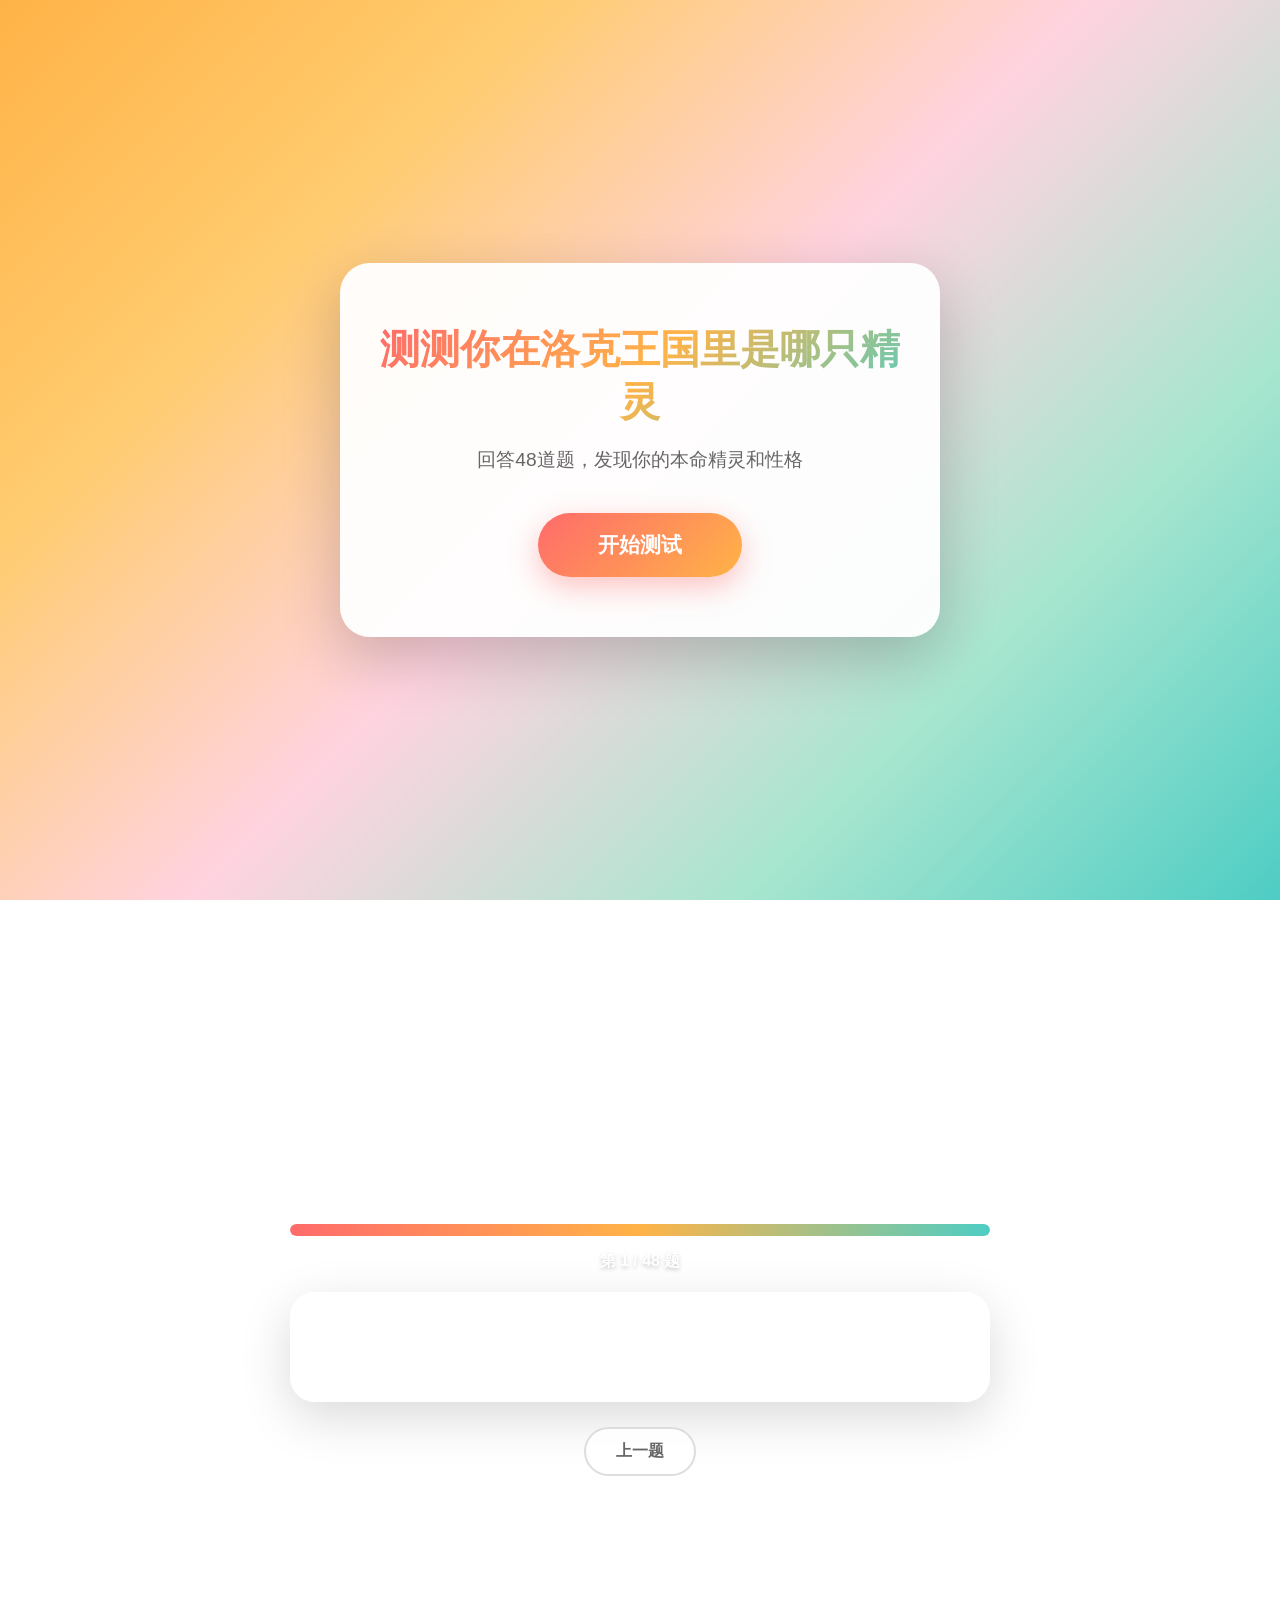
==== result.html @ 3527811b "Add Roco Kingdom personality test project - HTML pages: index.html (quiz interface), result.html (re" ====
<!DOCTYPE html>
<html lang="zh-CN">
<head>
  <meta charset="UTF-8">
  <meta name="viewport" content="width=device-width, initial-scale=1.0">
  <title>你的测试结果 - 洛克王国性格测试</title>
  <link rel="stylesheet" href="css/style.css">
</head>
<body>
  <div class="result-screen">
    <div class="result-container">
      <h1 class="result-title">你的测试结果</h1>

      <div class="result-card">
        <div class="spirit-icon-container">
          <img id="result-icon" class="spirit-icon" src="" alt="">
        </div>

        <div class="result-info">
          <p class="result-label">你在洛克王国里的本命精灵是：</p>
          <h2 id="pet-name" class="pet-name"></h2>

          <p class="result-label">性格：</p>
          <h3 id="personality-name" class="personality-name"></h3>

          <p id="personality-stats" class="personality-stats"></p>

          <div class="description-box">
            <p id="personality-description" class="personality-description"></p>
            <p id="personality-traits" class="personality-traits"></p>
          </div>
        </div>
      </div>

      <button onclick="retakeQuiz()" class="retake-btn">重新测试</button>
    </div>
  </div>

  <script src="js/personalities.js"></script>
  <script src="js/result.js"></script>
</body>
</html>
---- css/style.css ----
/* 全局样式 */
* {
  margin: 0;
  padding: 0;
  box-sizing: border-box;
}

body {
  font-family: 'PingFang SC', 'Microsoft YaHei', 'Helvetica Neue', Arial, sans-serif;
  background: linear-gradient(135deg, #FFB347 0%, #FFCC70 25%, #FFD3E0 50%, #A8E6CF 75%, #4ECDC4 100%);
  background-attachment: fixed;
  min-height: 100vh;
  color: #333;
}

/* 欢迎屏幕 */
.welcome-screen {
  display: flex;
  justify-content: center;
  align-items: center;
  min-height: 100vh;
  padding: 20px;
}

.welcome-content {
  text-align: center;
  background: rgba(255, 255, 255, 0.95);
  padding: 60px 40px;
  border-radius: 30px;
  box-shadow: 0 20px 60px rgba(0, 0, 0, 0.2);
  max-width: 600px;
  animation: fadeInUp 0.8s ease;
}

.title {
  font-size: 2.5rem;
  font-weight: bold;
  background: linear-gradient(135deg, #FF6B6B, #FFB347, #4ECDC4);
  -webkit-background-clip: text;
  -webkit-text-fill-color: transparent;
  background-clip: text;
  margin-bottom: 20px;
  line-height: 1.3;
}

.subtitle {
  font-size: 1.2rem;
  color: #666;
  margin-bottom: 40px;
}

.start-btn {
  background: linear-gradient(135deg, #FF6B6B, #FFB347);
  color: white;
  border: none;
  padding: 18px 60px;
  font-size: 1.3rem;
  font-weight: bold;
  border-radius: 50px;
  cursor: pointer;
  box-shadow: 0 10px 30px rgba(255, 107, 107, 0.4);
  transition: all 0.3s ease;
}

.start-btn:hover {
  transform: translateY(-3px);
  box-shadow: 0 15px 40px rgba(255, 107, 107, 0.5);
}

.start-btn:active {
  transform: translateY(-1px);
}

/* 测试屏幕 */
.quiz-screen {
  display: flex !important;
  justify-content: center;
  align-items: center;
  min-height: 100vh;
  padding: 20px;
  width: 100%;
  box-sizing: border-box;
}

.quiz-container {
  width: 100%;
  max-width: 700px;
  animation: fadeIn 0.5s ease;
}

/* 进度条 */
.progress-container {
  background: rgba(255, 255, 255, 0.3);
  border-radius: 20px;
  height: 12px;
  overflow: hidden;
  margin-bottom: 15px;
  box-shadow: inset 0 2px 5px rgba(0, 0, 0, 0.1);
}

.progress-bar {
  height: 100%;
  background: linear-gradient(90deg, #FF6B6B, #FFB347, #4ECDC4);
  border-radius: 20px;
  transition: width 0.4s ease;
  box-shadow: 0 2px 10px rgba(255, 107, 107, 0.5);
}

.question-number {
  text-align: center;
  color: white;
  font-size: 1rem;
  font-weight: bold;
  margin-bottom: 20px;
  text-shadow: 0 2px 4px rgba(0, 0, 0, 0.2);
}

/* 题目卡片 */
.question-card {
  background: rgba(255, 255, 255, 0.95);
  border-radius: 25px;
  padding: 40px 35px;
  box-shadow: 0 15px 50px rgba(0, 0, 0, 0.15);
  margin-bottom: 25px;
  animation: slideIn 0.4s ease;
}

.question-text {
  font-size: 1.5rem;
  color: #333;
  margin-bottom: 30px;
  line-height: 1.6;
  text-align: center;
}

.options-container {
  display: flex;
  flex-direction: column;
  gap: 15px;
}

.option-btn {
  background: linear-gradient(135deg, #f8f9fa, #ffffff);
  border: 3px solid #e9ecef;
  padding: 18px 25px;
  font-size: 1.1rem;
  border-radius: 15px;
  cursor: pointer;
  transition: all 0.3s ease;
  text-align: left;
  color: #333;
  font-weight: 500;
}

.option-btn:hover {
  border-color: #FFB347;
  background: linear-gradient(135deg, #FFF5E6, #ffffff);
  transform: translateX(5px);
  box-shadow: 0 5px 20px rgba(255, 179, 71, 0.3);
}

.option-btn.selected {
  background: linear-gradient(135deg, #FFB347, #FF6B6B);
  border-color: #FF6B6B;
  color: white;
  transform: scale(1.02);
  box-shadow: 0 8px 25px rgba(255, 107, 107, 0.4);
}

/* 导航按钮 */
.nav-buttons {
  display: flex;
  justify-content: center;
  gap: 15px;
}

.nav-btn {
  background: rgba(255, 255, 255, 0.9);
  border: 2px solid #ddd;
  padding: 12px 30px;
  font-size: 1rem;
  border-radius: 25px;
  cursor: pointer;
  transition: all 0.3s ease;
  color: #666;
  font-weight: 600;
}

.nav-btn:hover:not(:disabled) {
  background: white;
  border-color: #4ECDC4;
  color: #4ECDC4;
  transform: translateY(-2px);
  box-shadow: 0 5px 15px rgba(78, 205, 196, 0.3);
}

.nav-btn:disabled {
  opacity: 0.4;
  cursor: not-allowed;
}

/* 结果屏幕 */
.result-screen {
  display: flex;
  justify-content: center;
  align-items: center;
  min-height: 100vh;
  padding: 20px;
}

.result-container {
  width: 100%;
  max-width: 800px;
  opacity: 0;
  transform: translateY(30px);
  transition: all 0.8s ease;
}

.result-container.show {
  opacity: 1;
  transform: translateY(0);
}

.result-title {
  text-align: center;
  font-size: 2.5rem;
  color: white;
  margin-bottom: 30px;
  text-shadow: 0 3px 10px rgba(0, 0, 0, 0.2);
}

.result-card {
  background: rgba(255, 255, 255, 0.95);
  border-radius: 30px;
  padding: 50px 40px;
  box-shadow: 0 20px 60px rgba(0, 0, 0, 0.2);
  margin-bottom: 30px;
}

.spirit-icon-container {
  text-align: center;
  margin-bottom: 30px;
}

.spirit-icon {
  width: 280px;
  height: 280px;
  object-fit: contain;
  filter: drop-shadow(0 10px 30px rgba(0, 0, 0, 0.15));
  animation: float 3s ease-in-out infinite;
}

.result-info {
  text-align: center;
}

.result-label {
  font-size: 1.1rem;
  color: #888;
  margin-bottom: 8px;
  margin-top: 20px;
}

.pet-name {
  font-size: 2.5rem;
  font-weight: bold;
  background: linear-gradient(135deg, #FF6B6B, #FFB347);
  -webkit-background-clip: text;
  -webkit-text-fill-color: transparent;
  background-clip: text;
  margin-bottom: 10px;
}

.personality-name {
  font-size: 2rem;
  color: #4ECDC4;
  font-weight: bold;
  margin-bottom: 10px;
}

.personality-stats {
  font-size: 1.3rem;
  color: #FF6B6B;
  font-weight: bold;
  margin-bottom: 25px;
}

.description-box {
  background: linear-gradient(135deg, #FFF5E6, #F0F8FF);
  border-radius: 20px;
  padding: 25px;
  margin-top: 25px;
  border-left: 5px solid #FFB347;
}

.personality-description {
  font-size: 1rem;
  color: #666;
  line-height: 1.8;
  margin-bottom: 15px;
}

.personality-traits {
  font-size: 1.1rem;
  color: #333;
  line-height: 1.8;
  font-weight: 500;
}

.retake-btn {
  display: block;
  margin: 0 auto;
  background: linear-gradient(135deg, #4ECDC4, #44A08D);
  color: white;
  border: none;
  padding: 16px 50px;
  font-size: 1.2rem;
  font-weight: bold;
  border-radius: 50px;
  cursor: pointer;
  box-shadow: 0 10px 30px rgba(78, 205, 196, 0.4);
  transition: all 0.3s ease;
}

.retake-btn:hover {
  transform: translateY(-3px);
  box-shadow: 0 15px 40px rgba(78, 205, 196, 0.5);
}

/* 动画 */
@keyframes fadeInUp {
  from {
    opacity: 0;
    transform: translateY(40px);
  }
  to {
    opacity: 1;
    transform: translateY(0);
  }
}

@keyframes fadeIn {
  from {
    opacity: 0;
  }
  to {
    opacity: 1;
  }
}

@keyframes slideIn {
  from {
    opacity: 0;
    transform: translateY(20px);
  }
  to {
    opacity: 1;
    transform: translateY(0);
  }
}

@keyframes float {
  0%, 100% {
    transform: translateY(0);
  }
  50% {
    transform: translateY(-15px);
  }
}

/* 响应式设计 */
@media (max-width: 768px) {
  .title {
    font-size: 2rem;
  }

  .subtitle {
    font-size: 1rem;
  }

  .welcome-content {
    padding: 40px 25px;
  }

  .question-card {
    padding: 30px 20px;
  }

  .question-text {
    font-size: 1.3rem;
  }

  .option-btn {
    font-size: 1rem;
    padding: 15px 20px;
  }

  .result-card {
    padding: 35px 25px;
  }

  .spirit-icon {
    width: 220px;
    height: 220px;
  }

  .pet-name {
    font-size: 2rem;
  }

  .personality-name {
    font-size: 1.6rem;
  }

  .result-title {
    font-size: 2rem;
  }
}

@media (max-width: 480px) {
  .title {
    font-size: 1.6rem;
  }

  .start-btn {
    padding: 15px 40px;
    font-size: 1.1rem;
  }

  .question-text {
    font-size: 1.1rem;
  }

  .spirit-icon {
    width: 180px;
    height: 180px;
  }

  .pet-name {
    font-size: 1.7rem;
  }

  .personality-name {
    font-size: 1.4rem;
  }

  .personality-stats {
    font-size: 1.1rem;
  }
}
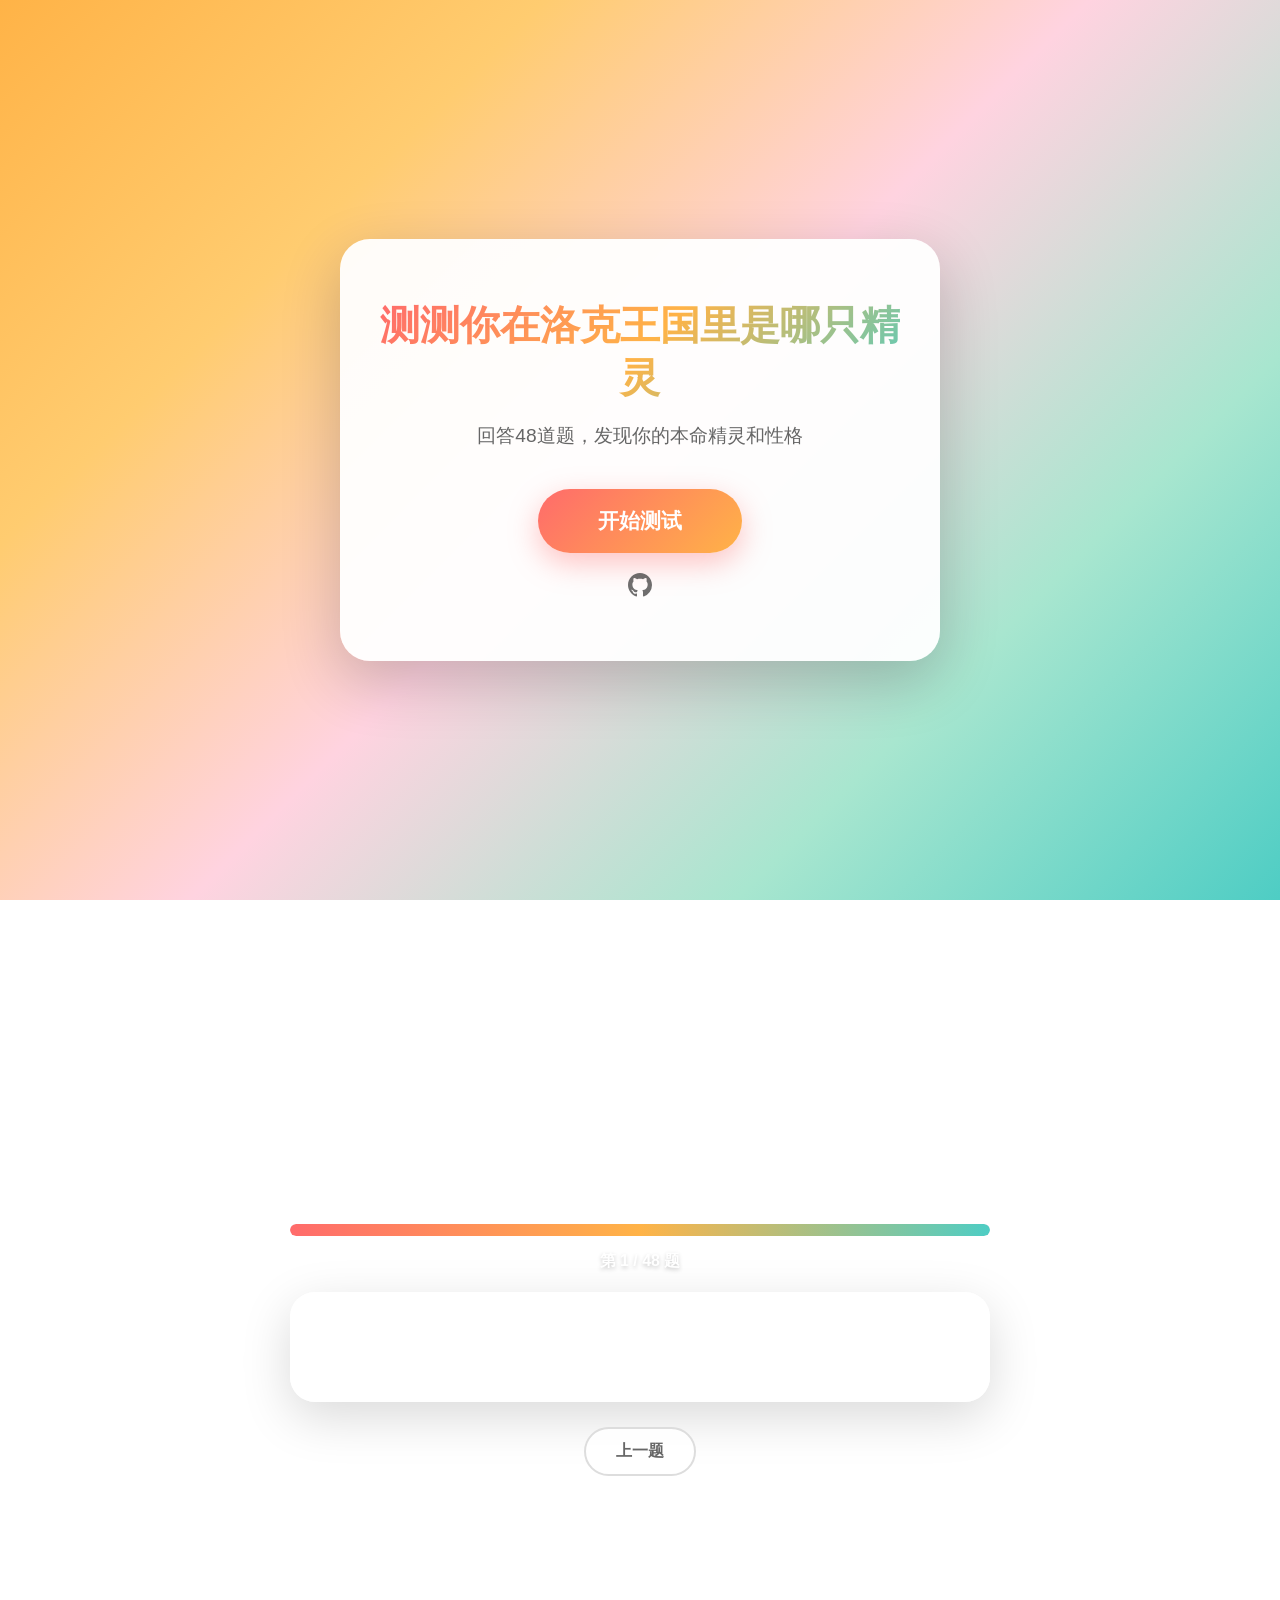
==== commit 56d9f26e: "重新平衡性格测试题目分布并添加网站图标 - 重新平衡48道题目中30个性格的分数分布 - 将急躁从24分降至12分，解决总是测出噼啪鸟/烈火守护的问题 - 19/30个性格（63.3%）现在在理想范围" ====
--- a/result.html
+++ b/result.html
@@ -4,6 +4,7 @@
   <meta charset="UTF-8">
   <meta name="viewport" content="width=device-width, initial-scale=1.0">
   <title>你的测试结果 - 洛克王国性格测试</title>
+  <link rel="icon" type="image/png" href="favicon.png">
   <link rel="stylesheet" href="css/style.css">
 </head>
 <body>
@@ -33,6 +34,13 @@
       </div>
 
       <button onclick="retakeQuiz()" class="retake-btn">重新测试</button>
+      <p style="margin-top: 20px;">
+        <a href="https://github.com/Olcmyk/lkti" target="_blank" style="color: inherit; text-decoration: none; opacity: 0.7; display: inline-flex; align-items: center; transition: opacity 0.3s;" onmouseover="this.style.opacity='1'" onmouseout="this.style.opacity='0.7'">
+          <svg height="24" width="24" viewBox="0 0 16 16" fill="currentColor">
+            <path d="M8 0C3.58 0 0 3.58 0 8c0 3.54 2.29 6.53 5.47 7.59.4.07.55-.17.55-.38 0-.19-.01-.82-.01-1.49-2.01.37-2.53-.49-2.69-.94-.09-.23-.48-.94-.82-1.13-.28-.15-.68-.52-.01-.53.63-.01 1.08.58 1.23.82.72 1.21 1.87.87 2.33.66.07-.52.28-.87.51-1.07-1.78-.2-3.64-.89-3.64-3.95 0-.87.31-1.59.82-2.15-.08-.2-.36-1.02.08-2.12 0 0 .67-.21 2.2.82.64-.18 1.32-.27 2-.27.68 0 1.36.09 2 .27 1.53-1.04 2.2-.82 2.2-.82.44 1.1.16 1.92.08 2.12.51.56.82 1.27.82 2.15 0 3.07-1.87 3.75-3.65 3.95.29.25.54.73.54 1.48 0 1.07-.01 1.93-.01 2.2 0 .21.15.46.55.38A8.013 8.013 0 0016 8c0-4.42-3.58-8-8-8z"/>
+          </svg>
+        </a>
+      </p>
     </div>
   </div>
 
